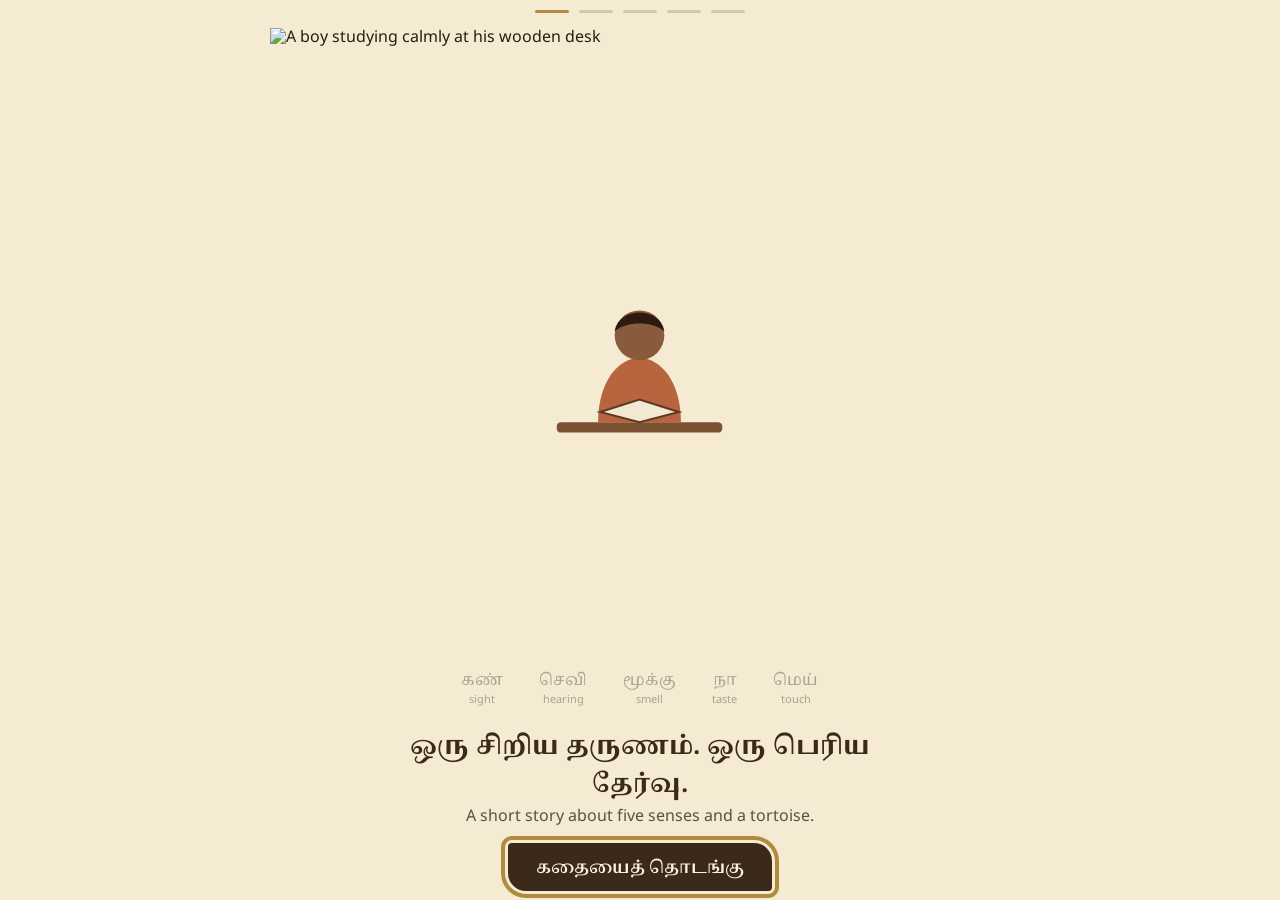
==== index.html @ b036039a "Upgrade the looks by changing colors and addding images" ====
<!doctype html>
<html lang="ta">
<head>
<meta charset="utf-8">
<meta name="viewport" content="width=device-width,initial-scale=1">
<title>ஐந்தடக்கல் · குறள் செயலில்</title>
<link rel="preconnect" href="https://fonts.googleapis.com"><link rel="preconnect" href="https://fonts.gstatic.com" crossorigin>
<link href="https://fonts.googleapis.com/css2?family=Noto+Serif+Tamil:wght@500;700&family=Noto+Sans+Tamil:wght@400;600&display=swap" rel="stylesheet">
<link rel="stylesheet" href="style.css">
</head>
<body data-phase="calm">
<div class="trail" aria-hidden="true"><i></i><i></i><i></i><i></i><i></i></div>
<main id="stage" aria-live="polite">
  <section id="world" aria-label="படிக்கும் குழந்தை">
    <div class="scene">
    <div class="child" id="child">
      <img id="childImg" src="assets/child-studying.png" width="1359" height="1158" alt="A boy studying calmly at his wooden desk" decoding="async"
           onerror="this.hidden=true;document.getElementById('childSvg').style.display='block'">
      <svg id="childSvg" viewBox="0 0 200 200" aria-hidden="true" style="display:none">
        <rect x="20" y="150" width="160" height="10" rx="4" fill="#7a5233"/>
        <path d="M60 150c0-40 20-62 40-62s40 22 40 62z" fill="#b8643f"/>
        <circle cx="100" cy="66" r="24" fill="#8a5a3c"/><path d="M76 62c4-24 44-24 48 0-12-10-36-10-48 0z" fill="#2c1b10"/>
        <path d="M62 140l38-12 38 12-38 10z" fill="#f3e9d2" stroke="#5b3a21" stroke-width="2"/>
      </svg>
    </div>
    <div class="focus" id="focus"></div>
    <svg id="threads" viewBox="0 0 800 500" preserveAspectRatio="xMidYMid meet" aria-hidden="true"></svg>
    <div id="things"></div>
    </div>
    <ol class="senses" id="senses" aria-label="ஐம்புலன்கள்"></ol>
  </section>

  <section id="turtle" hidden aria-label="ஆமை">
    <svg viewBox="0 40 640 370" id="tsvg" role="group" aria-label="ஐந்து உறுப்புகளுடன் ஒரு ஆமை">
      <defs>
        <radialGradient id="shellG" cx="38%" cy="22%" r="85%"><stop offset="0" stop-color="#a5b074"/><stop offset=".55" stop-color="#708048"/><stop offset="1" stop-color="#3c4825"/></radialGradient>
        <linearGradient id="shade" x1="0" y1="0" x2="0" y2="1"><stop offset="0" stop-color="#fff" stop-opacity=".22"/><stop offset=".5" stop-color="#fff" stop-opacity="0"/><stop offset="1" stop-color="#1c1408" stop-opacity=".45"/></linearGradient>
        <linearGradient id="skin" x1="0" y1="0" x2="0" y2="1"><stop offset="0" stop-color="#b6bd84"/><stop offset="1" stop-color="#7a8650"/></linearGradient>
        <linearGradient id="skinFar" x1="0" y1="0" x2="0" y2="1"><stop offset="0" stop-color="#7d8856"/><stop offset="1" stop-color="#555f37"/></linearGradient>
        <clipPath id="shellClip"><path d="M108 285C108 150 200 66 316 66S524 150 524 285Z"/></clipPath>
      </defs>
      <ellipse cx="316" cy="350" rx="255" ry="15" fill="#3b2a1a" opacity=".16"/>
      <g id="limbs"></g>
      <path d="M104 282h424q-4 24-52 27H158q-48-3-54-27z" fill="#d2bd86" stroke="#3b2a1a" stroke-width="3"/>
      <g id="shellG2">
        <path d="M108 285C108 150 200 66 316 66S524 150 524 285Z" fill="url(#shellG)"/>
        <g clip-path="url(#shellClip)"><g id="scutes"></g><g id="rim"></g>
          <path d="M108 285C108 150 200 66 316 66S524 150 524 285Z" fill="url(#shade)"/>
          <ellipse cx="240" cy="130" rx="70" ry="26" fill="#fff" opacity=".16" transform="rotate(-24 240 130)"/></g>
        <path d="M108 285C108 150 200 66 316 66S524 150 524 285Z" fill="none" stroke="#2f3a1c" stroke-width="5"/>
      </g>
    </svg>
  </section>

  <section id="choice" hidden aria-label="தேர்வு"><div class="options" id="options"></div></section>

  <section id="finale" hidden aria-label="நிறைவு">
    <div class="seal" id="seal"><img id="vImg" alt="திருவள்ளுவர்" hidden><span id="vFallback">வள்ளுவர்</span></div>
    <p class="cap" id="vCap" hidden>திருவள்ளுவர்</p>
    <ol class="chain" id="chain"></ol>
    <blockquote class="kural"><p>ஒருமையுள் ஆமைபோல் ஐந்தடக்கல் ஆற்றின்</p><p>எழுமையும் ஏமாப்பு உடைத்து.</p></blockquote>
    <p class="learn" id="learn"></p>
    <button class="btn ghost" id="again">மீண்டும் பார்</button>
  </section>
</main>

<footer id="narrator">
  <p id="ta" class="ta"></p><p id="en" class="en"></p>
  <button class="btn" id="go" hidden></button>
</footer>
<script src="script.js"></script>
</body>
</html>
---- style.css ----
:root{--parch:#f1e6cc;--ivory:#faf3e1;--brown:#3b2a1a;--gold:#b08a3e;--green:#6f7d4a;--clay:#b8643f;--ink:#2a1d12;
--serif:"Noto Serif Tamil",Georgia,serif;--sans:"Noto Sans Tamil",system-ui,sans-serif}
*{box-sizing:border-box;margin:0}
html,body{height:100%}
body{min-height:100dvh}
body{background:#f4ebd2;color:var(--ink);font-family:var(--sans);overflow-x:hidden;display:flex;flex-direction:column;transition:background 1.5s}
.trail{position:fixed;top:10px;left:50%;translate:-50% 0;display:flex;gap:10px;z-index:5}
.trail i{width:34px;height:3px;border-radius:2px;background:var(--brown);opacity:.18;transition:.6s}
.trail i.on{background:var(--gold);opacity:1}
#stage{flex:1;position:relative;display:grid;place-items:center;padding:28px 12px 0}
#stage>section{position:relative;width:min(100%,760px)}
#stage>#world{width:min(100%,760px,max(300px,calc((100dvh - 270px)*1.1736)))}
#stage>#turtle{width:min(100%,700px)}
.scene{position:relative;aspect-ratio:1359/1158;width:100%}
#stage>section[hidden]{display:none}
#threads,.focus,#things{position:absolute;inset:0;width:100%;height:100%}
.focus{pointer-events:none}
.child{position:absolute;inset:0}
.child img{display:block;width:100%;height:100%}
#childSvg{position:absolute;left:36%;top:38%;width:28%}
.thing{position:absolute;translate:-50% -50%;width:clamp(48px,9vw,72px);aspect-ratio:1;border-radius:50%;border:2px solid var(--gold);
 background:var(--ivory);font-size:clamp(22px,4.4vw,34px);cursor:pointer;opacity:0;scale:.4;transition:opacity .8s,scale .8s,filter 1s,border-color .4s}
.thing.in{opacity:1;scale:1;animation:throb 1.8s ease-in-out infinite}
.thing.hooked{animation:none;border-color:var(--clay);box-shadow:0 0 0 8px rgba(184,100,63,.18)}
.thing.hooked:nth-child(odd){translate:calc(-50% + var(--pull-x,6px)) -50%}
body[data-phase=pause] .thing,body[data-phase=turtle] .thing{filter:grayscale(1) blur(2px);opacity:.35;animation:none}
body[data-phase=won] .thing{opacity:0;scale:.2}
@keyframes throb{50%{scale:1.1}}
.thread{stroke:var(--clay);stroke-width:2.5;stroke-dasharray:6 8;fill:none;stroke-linecap:round;animation:flow 1s linear infinite;transition:opacity 1s}
body[data-phase=pause] .thread,body[data-phase=turtle] .thread,body[data-phase=won] .thread{opacity:0}
@keyframes flow{to{stroke-dashoffset:-28}}
.senses{position:static;display:flex;justify-content:center;gap:clamp(6px,2vw,16px);list-style:none;padding:0;margin-top:6px}
.senses li{font-family:var(--serif);font-size:clamp(12px,2.6vw,16px);padding:4px 10px;border-bottom:3px solid transparent;opacity:.35;transition:.6s;text-align:center}
.senses li small{display:block;font:11px var(--sans)}
.senses li.on{opacity:1;border-color:var(--clay)}
#turtle svg{display:block;width:100%;height:auto;max-height:calc(100dvh - 250px)}
.limb{cursor:pointer;transform-box:fill-box;transform-origin:center;transition:transform 1.1s cubic-bezier(.6,0,.2,1),opacity 1s;animation:tug 1.8s ease-in-out infinite}
.skin{fill:url(#skin);stroke:#33401f;stroke-width:3}.far{fill:url(#skinFar);stroke:#2c371a;stroke-width:3}
.limb:hover .skin,.limb:focus-visible .skin{stroke:var(--gold);stroke-width:4}
.limb:focus-visible{outline:4px solid var(--gold)}
.limb.in{animation:none;transform:translate(var(--dx),var(--dy)) scale(.2);opacity:0;pointer-events:none}
@keyframes tug{50%{transform:translate(var(--px),0)}}
.lbl{font:700 21px var(--serif);fill:var(--clay);cursor:pointer;transition:fill .6s}
.lbl.done{fill:var(--green)}.lbl:focus-visible{outline:3px solid var(--gold)}
#shell{transition:fill 1.5s,filter 1.5s}
#turtle.safe #shell{fill:#7f9050;filter:drop-shadow(0 0 14px rgba(224,184,80,.8))}
.options{display:grid;gap:12px;width:min(100%,560px);margin:auto}
.opt{font:600 clamp(15px,3.6vw,18px) var(--serif);text-align:left;padding:16px 18px;border:2px solid var(--brown);border-radius:6px 22px 6px 22px;background:var(--ivory);color:var(--ink);cursor:pointer;transition:.3s}
.opt:hover,.opt:focus-visible{background:#fff;border-color:var(--gold);outline:none;transform:translateX(4px)}
.opt small{display:block;font:400 13px var(--sans);opacity:.7;margin-top:2px}
.opt.slip{background:#ead2bf;border-color:var(--clay)}
#finale{text-align:center;display:grid;gap:12px;justify-items:center;padding-bottom:10px}
.seal{width:clamp(96px,17dvh,150px);aspect-ratio:1;border-radius:50%;border:3px solid var(--gold);box-shadow:0 0 0 6px #f4ebd2,0 0 0 7.5px var(--gold);display:grid;place-items:center;overflow:hidden;font:700 15px var(--serif);background:var(--parch);animation:rise 1.2s both}
.cap{font:600 14px var(--serif);color:var(--brown);margin-top:8px;animation:rise 1.2s .3s both}
.seal img{width:100%;height:100%;object-fit:cover}
.chain{display:flex;flex-wrap:wrap;gap:6px 0;justify-content:center;list-style:none;padding:0;font:700 clamp(14px,3.5vw,18px) var(--serif)}
.chain li{opacity:0;animation:rise .8s forwards}
.chain li+li::before{content:"→";margin:0 8px;color:var(--gold)}
.kural{font:700 clamp(14px,3.7vw,28px)/1.75 var(--serif);color:var(--brown);border-top:1px solid var(--gold);border-bottom:1px solid var(--gold);padding:10px 14px;max-width:100%;opacity:0;animation:rise 1.4s 1.8s forwards}
.kural p{white-space:nowrap}
.learn{max-width:46ch;line-height:1.7;font-size:clamp(13px,3.4vw,16px);opacity:0;animation:rise 1.2s 3.2s forwards}
#again{opacity:0;animation:rise 1s 3.8s forwards}
@keyframes rise{from{opacity:0;translate:0 12px}to{opacity:1;translate:0 0}}
#narrator{padding:14px 16px calc(18px + env(safe-area-inset-bottom));text-align:center;min-height:178px;display:grid;justify-items:center;align-content:start;gap:4px;background:linear-gradient(transparent,rgba(244,235,210,.9) 30%)}
.ta{font:700 clamp(17px,4.4vw,25px)/1.5 var(--serif);color:var(--brown);max-width:36ch}
.en{font-size:clamp(13px,3.2vw,16px);opacity:.75;max-width:48ch;min-height:1.4em}
.ta,.en{transition:opacity .5s}.swap{opacity:0}
.btn{margin-top:10px;font:600 17px var(--serif);padding:12px 28px;background:var(--brown);color:var(--ivory);border:0;border-radius:4px 18px 4px 18px;cursor:pointer;min-height:48px}
.btn.ghost{background:transparent;color:var(--brown);border:2px solid var(--brown)}
.btn:focus-visible,.thing:focus-visible,.opt:focus-visible{outline:4px solid var(--gold);outline-offset:3px}
.btn.pulse{animation:throb 1.6s infinite}
@media(prefers-reduced-motion:reduce){*{animation:none!important;transition-duration:.01s!important}.kural,.learn,#again,.chain li{opacity:1}}
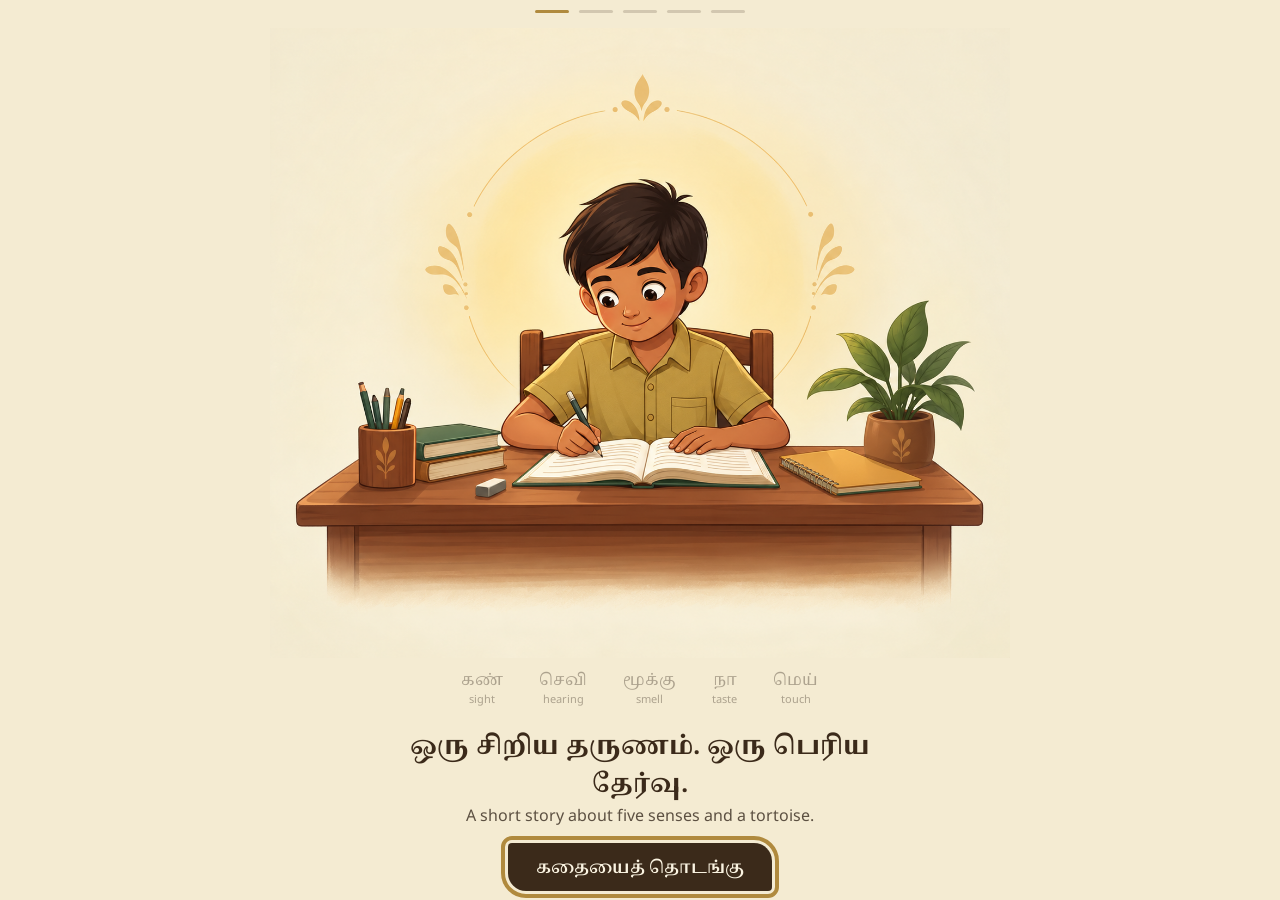
==== commit d67ba5b6: "Added a mini game feature related to the project" ====
--- a/index.html
+++ b/index.html
@@ -54,13 +54,18 @@
 
   <section id="choice" hidden aria-label="தேர்வு"><div class="options" id="options"></div></section>
 
+  <section id="game" hidden aria-label="பயணம் – விளையாட்டு">
+    <div class="gwrap"><canvas id="gc" role="img" aria-label="சிறுவன் இலக்கை நோக்கி நடக்கும் பாதை"></canvas>
+      <div class="govl" id="gOvl" hidden role="dialog" aria-live="assertive"><h2 id="gT"></h2><p id="gS"></p><p id="gK" class="gk"></p><div class="row" id="gB"></div></div></div>
+  </section>
+
   <section id="finale" hidden aria-label="நிறைவு">
     <div class="seal" id="seal"><img id="vImg" alt="திருவள்ளுவர்" hidden><span id="vFallback">வள்ளுவர்</span></div>
     <p class="cap" id="vCap" hidden>திருவள்ளுவர்</p>
     <ol class="chain" id="chain"></ol>
     <blockquote class="kural"><p>ஒருமையுள் ஆமைபோல் ஐந்தடக்கல் ஆற்றின்</p><p>எழுமையும் ஏமாப்பு உடைத்து.</p></blockquote>
     <p class="learn" id="learn"></p>
-    <button class="btn ghost" id="again">மீண்டும் பார்</button>
+    <div class="row"><button class="btn" id="play">பயணம் செய்து பார்</button><button class="btn ghost" id="again">மீண்டும் பார்</button></div>
   </section>
 </main>
 
@@ -68,6 +73,7 @@
   <p id="ta" class="ta"></p><p id="en" class="en"></p>
   <button class="btn" id="go" hidden></button>
 </footer>
+<script src="game.js"></script>
 <script src="script.js"></script>
 </body>
 </html>
--- a/style.css
+++ b/style.css
@@ -59,7 +59,7 @@
 .kural{font:700 clamp(14px,3.7vw,28px)/1.75 var(--serif);color:var(--brown);border-top:1px solid var(--gold);border-bottom:1px solid var(--gold);padding:10px 14px;max-width:100%;opacity:0;animation:rise 1.4s 1.8s forwards}
 .kural p{white-space:nowrap}
 .learn{max-width:46ch;line-height:1.7;font-size:clamp(13px,3.4vw,16px);opacity:0;animation:rise 1.2s 3.2s forwards}
-#again{opacity:0;animation:rise 1s 3.8s forwards}
+#finale .row{display:flex;gap:12px;flex-wrap:wrap;justify-content:center;opacity:0;animation:rise 1s 3.6s forwards}
 @keyframes rise{from{opacity:0;translate:0 12px}to{opacity:1;translate:0 0}}
 #narrator{padding:14px 16px calc(18px + env(safe-area-inset-bottom));text-align:center;min-height:178px;display:grid;justify-items:center;align-content:start;gap:4px;background:linear-gradient(transparent,rgba(244,235,210,.9) 30%)}
 .ta{font:700 clamp(17px,4.4vw,25px)/1.5 var(--serif);color:var(--brown);max-width:36ch}
@@ -70,3 +70,20 @@
 .btn:focus-visible,.thing:focus-visible,.opt:focus-visible{outline:4px solid var(--gold);outline-offset:3px}
 .btn.pulse{animation:throb 1.6s infinite}
 @media(prefers-reduced-motion:reduce){*{animation:none!important;transition-duration:.01s!important}.kural,.learn,#again,.chain li{opacity:1}}
+
+#stage>#game{width:min(100%,940px,max(300px,calc((100dvh - 230px)*1.6)))}
+.gwrap{position:relative;border:2px solid var(--gold);border-radius:6px 26px 6px 26px;overflow:hidden;background:#efe3c3}
+#gc{display:block;width:100%;aspect-ratio:1.6;touch-action:none;cursor:grab}
+.govl{position:absolute;inset:0;display:grid;align-content:center;justify-items:center;gap:8px;padding:16px;text-align:center;background:rgba(244,235,210,.86)}
+.govl[hidden]{display:none}
+.govl h2{font:700 clamp(24px,6vw,40px)/1.3 var(--serif);color:var(--brown);animation:rise .7s both}
+.govl p{max-width:34ch;font-size:clamp(13px,3.2vw,16px);line-height:1.6}
+.govl #gS{font-family:var(--serif);font-weight:600;font-size:clamp(15px,3.8vw,19px)}
+.gk{display:grid;gap:6px;justify-items:center}
+.gk span{opacity:0;animation:rise .9s forwards}
+.gk .l1{font:700 clamp(18px,4.6vw,26px) var(--serif);color:var(--clay);animation-delay:.7s}
+.gk .l2{animation-delay:1.5s;max-width:34ch}.gk .l3{font:600 13px var(--serif);color:var(--green);animation-delay:2.4s}
+.govl .row{display:flex;gap:10px;flex-wrap:wrap;justify-content:center;margin-top:6px}
+.govl.win{background:rgba(250,243,225,.8)}
+body[data-phase=game] #narrator{min-height:96px}
+@media(max-width:600px){#stage>#game{width:100%}#gc{aspect-ratio:1/1.25}.govl{gap:5px;padding:12px}}
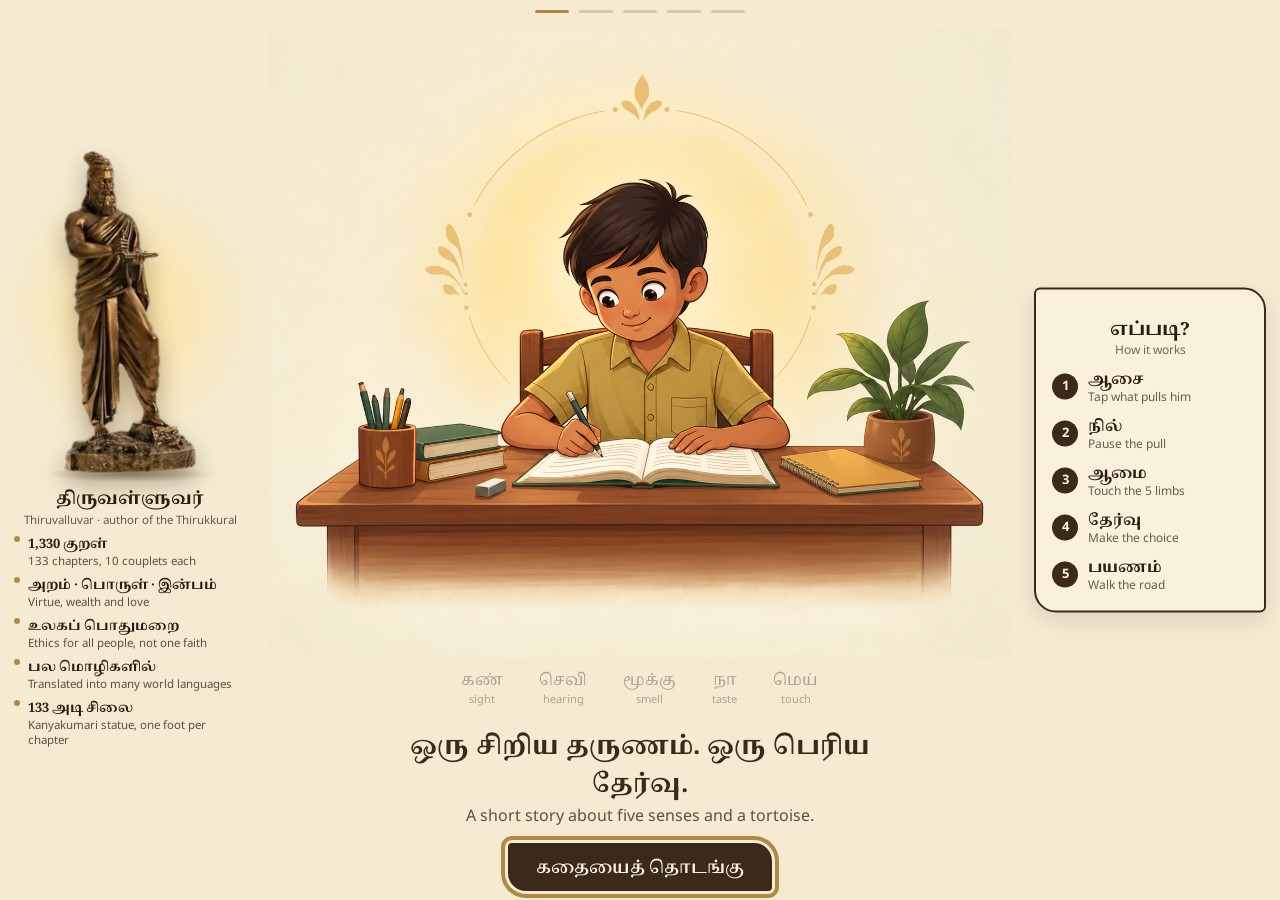
==== commit 5cc989b2: "Update certain design and added images to improve the interface" ====
--- a/index.html
+++ b/index.html
@@ -10,6 +10,27 @@
 </head>
 <body data-phase="calm">
 <div class="trail" aria-hidden="true"><i></i><i></i><i></i><i></i><i></i></div>
+<aside class="side left statue" aria-label="திருவள்ளுவர் · திருக்குறள்">
+  <div class="stage3d"><i class="glow"></i><img src="assets/statue.webp" alt="Bronze statue of Thiruvalluvar" width="304" height="728" decoding="async"><i class="ground"></i></div>
+  <h3>திருவள்ளுவர் <small>Thiruvalluvar · author of the Thirukkural</small></h3>
+  <ul class="ach">
+    <li><b>1,330 குறள்</b><span>133 chapters, 10 couplets each</span></li>
+    <li><b>அறம் · பொருள் · இன்பம்</b><span>Virtue, wealth and love</span></li>
+    <li><b>உலகப் பொதுமறை</b><span>Ethics for all people, not one faith</span></li>
+    <li><b>பல மொழிகளில்</b><span>Translated into many world languages</span></li>
+    <li><b>133 அடி சிலை</b><span>Kanyakumari statue, one foot per chapter</span></li>
+  </ul>
+</aside>
+<aside class="side right" aria-label="எப்படி விளையாடுவது">
+  <h3>எப்படி? <small>How it works</small></h3>
+  <ol>
+    <li><b>ஆசை</b><span>Tap what pulls him</span></li>
+    <li><b>நில்</b><span>Pause the pull</span></li>
+    <li><b>ஆமை</b><span>Touch the 5 limbs</span></li>
+    <li><b>தேர்வு</b><span>Make the choice</span></li>
+    <li><b>பயணம்</b><span>Walk the road</span></li>
+  </ol>
+</aside>
 <main id="stage" aria-live="polite">
   <section id="world" aria-label="படிக்கும் குழந்தை">
     <div class="scene">
@@ -52,7 +73,10 @@
     </svg>
   </section>
 
-  <section id="choice" hidden aria-label="தேர்வு"><div class="options" id="options"></div></section>
+  <section id="choice" hidden aria-label="தேர்வு">
+    <figure class="invite"><picture><source srcset="assets/friends-invite.webp" type="image/webp"><img src="assets/friends-invite.jpg" width="1200" height="800" decoding="async" alt="Friends in school uniform wave him over to play football while he stands with his school bag"></picture></figure>
+    <div class="options" id="options"></div>
+  </section>
 
   <section id="game" hidden aria-label="பயணம் – விளையாட்டு">
     <div class="gwrap"><canvas id="gc" role="img" aria-label="சிறுவன் இலக்கை நோக்கி நடக்கும் பாதை"></canvas>
--- a/style.css
+++ b/style.css
@@ -87,3 +87,62 @@
 .govl.win{background:rgba(250,243,225,.8)}
 body[data-phase=game] #narrator{min-height:96px}
 @media(max-width:600px){#stage>#game{width:100%}#gc{aspect-ratio:1/1.25}.govl{gap:5px;padding:12px}}
+
+/* choice scene: friends image, fitted to the viewport without distortion */
+#choice:not([hidden]){display:flex;flex-direction:column;align-items:center;gap:14px}
+.invite{margin:0;width:min(100%,560px);aspect-ratio:3/2;max-height:clamp(150px,36dvh,380px);border-radius:6px 22px 6px 22px;overflow:hidden;border:2px solid var(--brown);box-shadow:0 8px 22px rgba(59,42,26,.18);background:var(--ivory)}
+.invite img{display:block;width:100%;height:100%;object-fit:cover;object-position:62% center}
+@media(max-height:700px){.invite{max-height:26dvh}}
+
+/* side panels: wide screens only, hidden in game + finale */
+.side{display:none}
+@media(min-width:1280px){
+ .side{display:block;position:fixed;top:50%;transform:translateY(-58%);width:230px;padding:18px 16px;background:rgba(251,243,223,.78);border:2px solid var(--brown);border-radius:6px 22px 6px 22px;box-shadow:0 8px 22px rgba(59,42,26,.12);text-align:center;color:var(--ink);z-index:2;transition:opacity .6s}
+ .side.left{left:calc(50% - 380px - 250px)}.side.right{right:calc(50% - 380px - 250px)}
+ body[data-phase=game] .side,body[data-phase=won] .side{opacity:0;pointer-events:none}
+ .side h3{font:700 18px var(--serif);margin:8px 0 6px}.side h3 small{display:block;font:400 12px var(--sans);opacity:.65}
+ .side .k{font:600 15px/1.7 var(--serif);margin:10px 0 6px}.side small{font:400 12px var(--sans);opacity:.7}
+ .side .m{font:400 13px/1.5 var(--sans);opacity:.85;margin:8px 0 0}
+ .side ol{list-style:none;margin:10px 0 0;padding:0;display:grid;gap:10px;text-align:left;counter-reset:s}
+ .side li{counter-increment:s;display:grid;grid-template-columns:26px 1fr;column-gap:10px;align-items:center}
+ .side li::before{content:counter(s);grid-row:span 2;width:26px;height:26px;border-radius:50%;background:var(--brown);color:var(--ivory);display:grid;place-items:center;font:700 13px var(--sans)}
+ .side li b{font:700 15px var(--serif)}.side li span{font:400 12px var(--sans);opacity:.7}
+}
+
+@media(min-width:1280px){
+ .side.statue{background:none;border:0;box-shadow:none;padding:0;width:250px;left:calc(50% - 380px - 270px);transform:translateY(-50%)}
+ .stage3d{position:relative;height:clamp(220px,44dvh,420px);display:flex;justify-content:center;align-items:flex-end;margin:0 0 14px}
+ .stage3d img{position:relative;z-index:2;display:block;height:100%;width:auto;max-width:100%;border:0;border-radius:0;animation:stFloat 7s ease-in-out infinite;filter:drop-shadow(0 12px 12px rgba(59,30,10,.35))}
+ .stage3d .glow{position:absolute;z-index:0;left:-10%;right:-10%;top:4%;bottom:6%;border-radius:50%;background:radial-gradient(closest-side,rgba(255,226,140,.7),rgba(255,226,140,.25) 60%,rgba(255,226,140,0))}
+ .stage3d .ground{position:absolute;z-index:1;left:14%;right:14%;bottom:-8px;height:16px;border-radius:50%;background:radial-gradient(closest-side,rgba(59,30,10,.4),rgba(59,30,10,0))}
+ .statue h3{margin:0 0 4px}.statue .k{font-size:14px;margin:4px 0}.statue small{display:block;line-height:1.5}
+ @keyframes stFloat{50%{transform:translateY(-5px)}}
+}
+@media(prefers-reduced-motion:reduce){.stage3d img{animation:none}}
+
+/* adaptive width/position so panels never clip or touch the centre column */
+@media(min-width:1280px){
+ :root{--sw:clamp(190px,calc(50vw - 408px),250px)}
+ .side,.side.statue{width:var(--sw)}
+ .side.left,.side.statue{left:max(14px,calc(50% - 394px - var(--sw)))}
+ .side.right{right:max(14px,calc(50% - 394px - var(--sw)))}
+}
+@media(min-width:1280px){
+ .side,.side.statue{transform:translateY(-50%)}
+ .statue .k{text-wrap:balance;font-size:clamp(12.5px,.9vw,14px)}
+}
+
+@media(min-width:1280px){
+ .stage3d{height:clamp(190px,36dvh,350px);margin-bottom:12px}
+ .statue h3{margin:0 0 8px;font-size:17px}.statue h3 small{display:block;font:400 11.5px var(--sans);opacity:.7;margin-top:2px}
+ .ach{list-style:none;margin:0;padding:0;display:grid;gap:7px;text-align:left}
+ .ach li{display:grid;gap:1px;padding-left:14px;position:relative}
+ .ach li::before{content:"";position:absolute;left:0;top:.5em;width:6px;height:6px;border-radius:50%;background:var(--gold)}
+ .ach b{font:700 13px/1.35 var(--serif)}.ach span{font:400 11.5px/1.35 var(--sans);opacity:.75}
+}
+@media(min-width:1280px){
+ .side.statue .ach li{display:block;grid-template-columns:none;column-gap:0;padding-left:14px;position:relative}
+ .side.statue .ach li::before{content:"";grid-row:auto;display:block;position:absolute;left:0;top:.45em;width:6px;height:6px;border-radius:50%;background:var(--gold);font:0/0 serif}
+ .side.statue .ach li b{display:block;font:700 13px/1.35 var(--serif);opacity:1}
+ .side.statue .ach li span{display:block;font:400 11.5px/1.35 var(--sans);opacity:.75;margin-top:1px}
+}
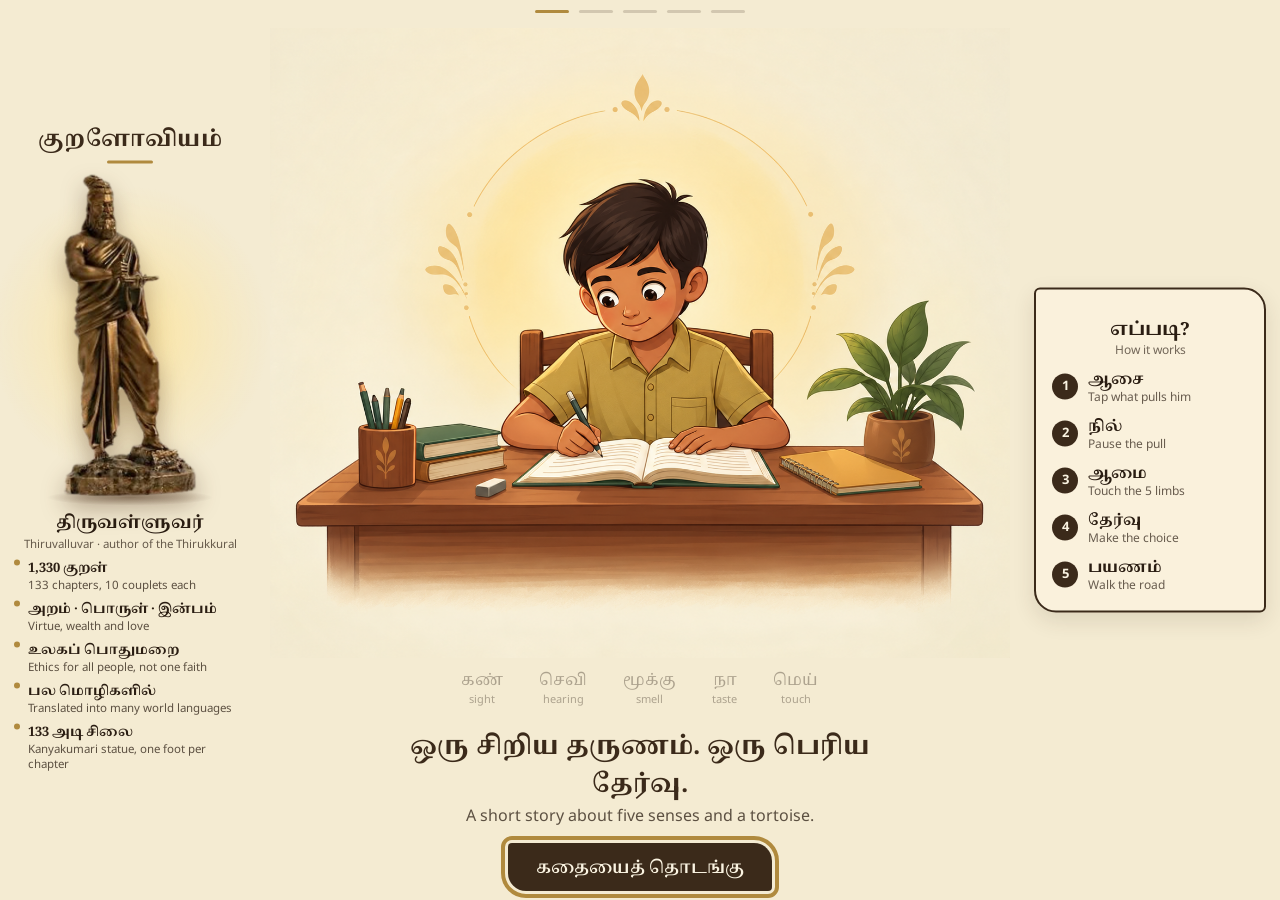
==== commit a6f16ecd: "Updated" ====
--- a/index.html
+++ b/index.html
@@ -11,6 +11,7 @@
 <body data-phase="calm">
 <div class="trail" aria-hidden="true"><i></i><i></i><i></i><i></i><i></i></div>
 <aside class="side left statue" aria-label="திருவள்ளுவர் · திருக்குறள்">
+  <p class="ttl">குறளோவியம்</p>
   <div class="stage3d"><i class="glow"></i><img src="assets/statue.webp" alt="Bronze statue of Thiruvalluvar" width="304" height="728" decoding="async"><i class="ground"></i></div>
   <h3>திருவள்ளுவர் <small>Thiruvalluvar · author of the Thirukkural</small></h3>
   <ul class="ach">
--- a/style.css
+++ b/style.css
@@ -56,10 +56,10 @@
 .chain{display:flex;flex-wrap:wrap;gap:6px 0;justify-content:center;list-style:none;padding:0;font:700 clamp(14px,3.5vw,18px) var(--serif)}
 .chain li{opacity:0;animation:rise .8s forwards}
 .chain li+li::before{content:"→";margin:0 8px;color:var(--gold)}
-.kural{font:700 clamp(14px,3.7vw,28px)/1.75 var(--serif);color:var(--brown);border-top:1px solid var(--gold);border-bottom:1px solid var(--gold);padding:10px 14px;max-width:100%;opacity:0;animation:rise 1.4s 1.8s forwards}
+.kural{font:700 clamp(14px,3.7vw,28px)/1.75 var(--serif);color:var(--brown);border-top:1px solid var(--gold);border-bottom:1px solid var(--gold);padding:10px 14px;max-width:100%;opacity:0;overflow:hidden;animation:rise .8s 1s forwards}
 .kural p{white-space:nowrap}
-.learn{max-width:46ch;line-height:1.7;font-size:clamp(13px,3.4vw,16px);opacity:0;animation:rise 1.2s 3.2s forwards}
-#finale .row{display:flex;gap:12px;flex-wrap:wrap;justify-content:center;opacity:0;animation:rise 1s 3.6s forwards}
+.learn{max-width:46ch;line-height:1.7;font-size:clamp(13px,3.4vw,16px);opacity:0;animation:rise 1.2s 4.8s forwards}
+#finale .row{display:flex;gap:12px;flex-wrap:wrap;justify-content:center;opacity:0;animation:rise 1s 5.6s forwards}
 @keyframes rise{from{opacity:0;translate:0 12px}to{opacity:1;translate:0 0}}
 #narrator{padding:14px 16px calc(18px + env(safe-area-inset-bottom));text-align:center;min-height:178px;display:grid;justify-items:center;align-content:start;gap:4px;background:linear-gradient(transparent,rgba(244,235,210,.9) 30%)}
 .ta{font:700 clamp(17px,4.4vw,25px)/1.5 var(--serif);color:var(--brown);max-width:36ch}
@@ -69,7 +69,7 @@
 .btn.ghost{background:transparent;color:var(--brown);border:2px solid var(--brown)}
 .btn:focus-visible,.thing:focus-visible,.opt:focus-visible{outline:4px solid var(--gold);outline-offset:3px}
 .btn.pulse{animation:throb 1.6s infinite}
-@media(prefers-reduced-motion:reduce){*{animation:none!important;transition-duration:.01s!important}.kural,.learn,#again,.chain li{opacity:1}}
+@media(prefers-reduced-motion:reduce){*{animation:none!important;transition-duration:.01s!important}.kural,.learn,#again,#finale .row,.chain li{opacity:1}}
 
 #stage>#game{width:min(100%,940px,max(300px,calc((100dvh - 230px)*1.6)))}
 .gwrap{position:relative;border:2px solid var(--gold);border-radius:6px 26px 6px 26px;overflow:hidden;background:#efe3c3}
@@ -146,3 +146,17 @@
  .side.statue .ach li b{display:block;font:700 13px/1.35 var(--serif);opacity:1}
  .side.statue .ach li span{display:block;font:400 11.5px/1.35 var(--sans);opacity:.75;margin-top:1px}
 }
+
+/* kural words drop in one by one from the top rule */
+.kural .w{display:inline-block;animation:kfall 1s cubic-bezier(.22,.8,.3,1) both;will-change:transform,opacity}
+@keyframes kfall{
+ 0%{opacity:0;transform:translateY(-120%) rotate(-5deg)}
+ 55%{opacity:1;transform:translateY(8%) rotate(1.5deg)}
+ 75%{transform:translateY(-3%) rotate(-.5deg)}
+ 100%{opacity:1;transform:none}
+}
+
+@media(min-width:1280px){
+ .side.statue .ttl{margin:0 0 10px;font:700 clamp(20px,1.7vw,26px)/1.2 var(--serif);color:var(--brown);text-align:center;letter-spacing:.02em}
+ .side.statue .ttl::after{content:"";display:block;width:46px;height:3px;margin:8px auto 0;border-radius:2px;background:var(--gold)}
+}
